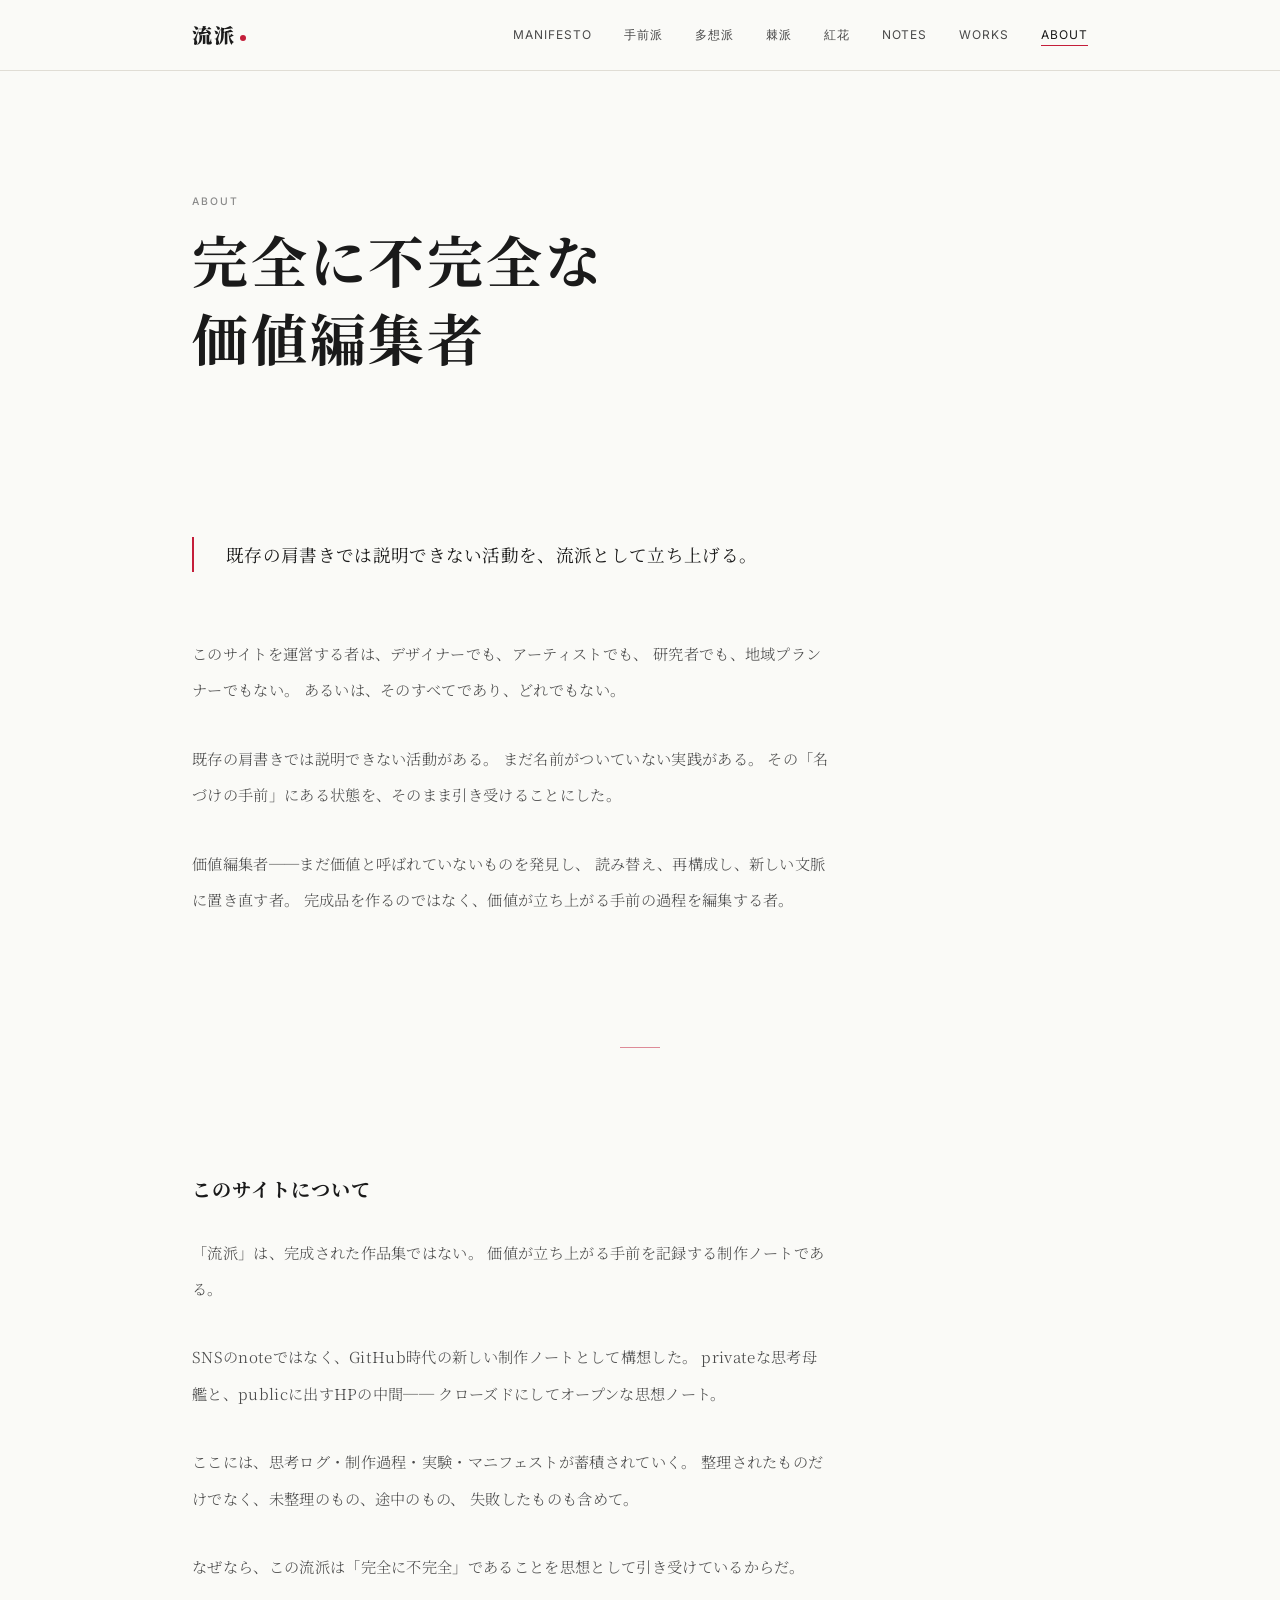
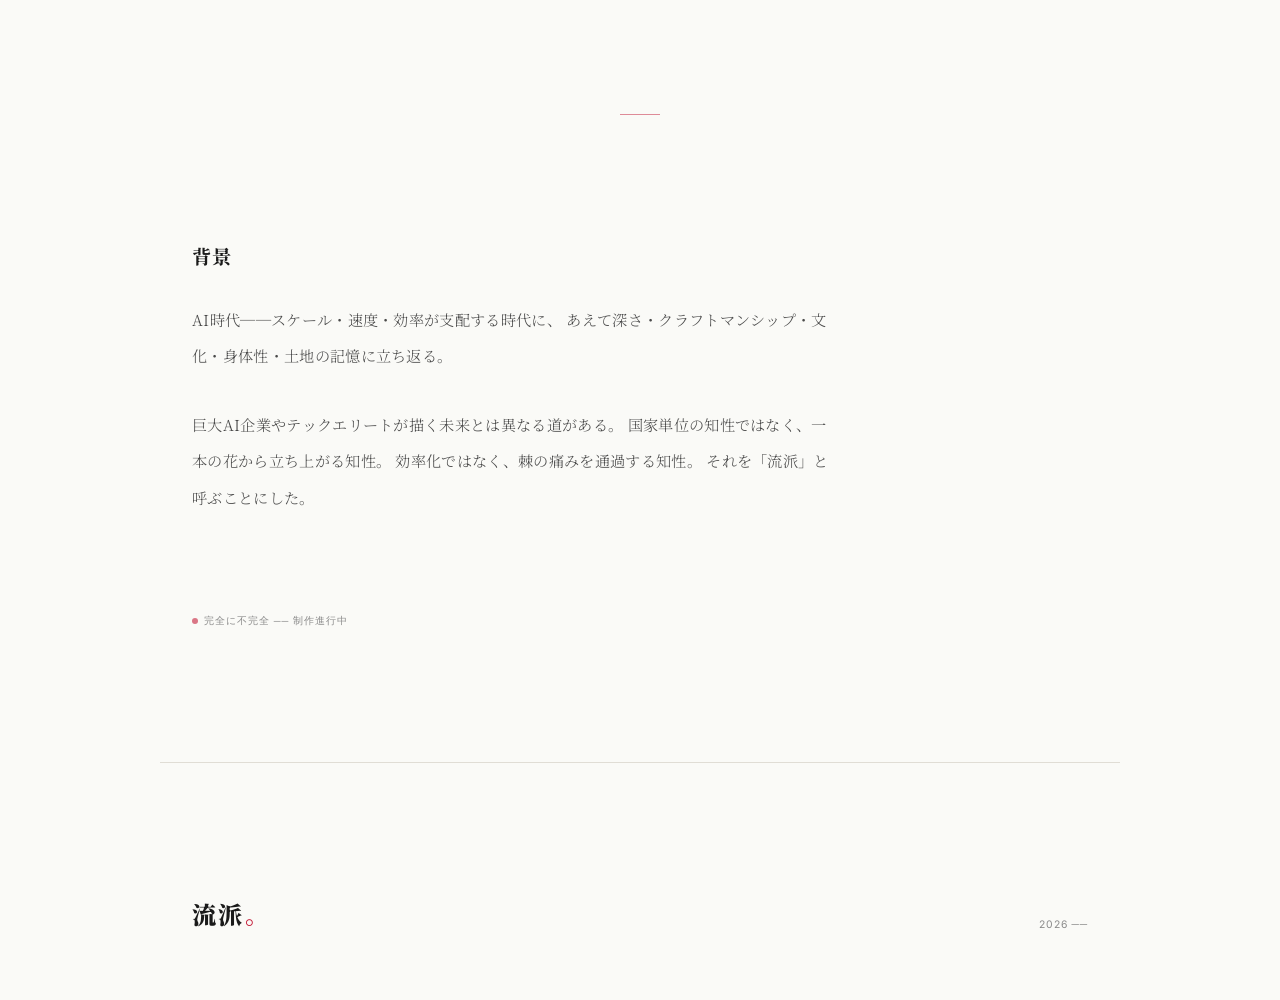
==== pages/about.html @ 97d83e5a "流派サイト初期プロトタイプ──制作ノートとしてのWeb 手前派・多想派・棘派の三流派と紅花を最初の実践素材とした、 AI時代における深さ・手仕事・身体性の制作ノート型Webサイト。  ページ構成: T" ====
<!DOCTYPE html>
<html lang="ja">
<head>
  <meta charset="UTF-8">
  <meta name="viewport" content="width=device-width, initial-scale=1.0">
  <title>About｜完全に不完全な価値編集者｜流派</title>
  <link rel="stylesheet" href="../css/style.css">
  <style>
    .fade-in { opacity: 0; transform: translateY(20px); transition: opacity 0.8s ease, transform 0.8s ease; }
    .fade-in.visible { opacity: 1; transform: translateY(0); }
  </style>
</head>
<body>
  <nav class="site-nav">
    <div class="nav-inner">
      <a href="../index.html" class="nav-logo">流派<span class="beni-dot"></span></a>
      <button class="nav-toggle" aria-label="メニューを開く" aria-expanded="false">
        <span></span><span></span><span></span>
      </button>
      <ul class="nav-links">
        <li><a href="manifesto.html">Manifesto</a></li>
        <li><a href="temae-ha.html">手前派</a></li>
        <li><a href="taso-ha.html">多想派</a></li>
        <li><a href="toge-ha.html">棘派</a></li>
        <li><a href="benibana.html">紅花</a></li>
        <li><a href="notes.html">Notes</a></li>
        <li><a href="works.html">Works</a></li>
        <li><a href="about.html" class="active">About</a></li>
      </ul>
    </div>
  </nav>

  <header class="page-header">
    <p class="section-label">About</p>
    <h1 class="section-title">完全に不完全な<br>価値編集者</h1>
  </header>

  <div class="page-content">
    <blockquote class="fade-in">
      既存の肩書きでは説明できない活動を、流派として立ち上げる。
    </blockquote>

    <p class="fade-in">
      このサイトを運営する者は、デザイナーでも、アーティストでも、
      研究者でも、地域プランナーでもない。
      あるいは、そのすべてであり、どれでもない。
    </p>

    <p class="fade-in">
      既存の肩書きでは説明できない活動がある。
      まだ名前がついていない実践がある。
      その「名づけの手前」にある状態を、そのまま引き受けることにした。
    </p>

    <p class="fade-in">
      価値編集者──まだ価値と呼ばれていないものを発見し、
      読み替え、再構成し、新しい文脈に置き直す者。
      完成品を作るのではなく、価値が立ち上がる手前の過程を編集する者。
    </p>

    <div class="section-divider"></div>

    <h2 class="section-title fade-in" style="font-size: 1.2rem;">このサイトについて</h2>

    <p class="fade-in">
      「流派」は、完成された作品集ではない。
      価値が立ち上がる手前を記録する制作ノートである。
    </p>

    <p class="fade-in">
      SNSのnoteではなく、GitHub時代の新しい制作ノートとして構想した。
      privateな思考母艦と、publicに出すHPの中間──
      クローズドにしてオープンな思想ノート。
    </p>

    <p class="fade-in">
      ここには、思考ログ・制作過程・実験・マニフェストが蓄積されていく。
      整理されたものだけでなく、未整理のもの、途中のもの、
      失敗したものも含めて。
    </p>

    <p class="fade-in">
      なぜなら、この流派は「完全に不完全」であることを思想として引き受けているからだ。
    </p>

    <div class="section-divider"></div>

    <h2 class="section-title fade-in" style="font-size: 1.2rem;">背景</h2>

    <p class="fade-in">
      AI時代──スケール・速度・効率が支配する時代に、
      あえて深さ・クラフトマンシップ・文化・身体性・土地の記憶に立ち返る。
    </p>

    <p class="fade-in">
      巨大AI企業やテックエリートが描く未来とは異なる道がある。
      国家単位の知性ではなく、一本の花から立ち上がる知性。
      効率化ではなく、棘の痛みを通過する知性。
      それを「流派」と呼ぶことにした。
    </p>

    <div class="status-marker fade-in">完全に不完全 ── 制作進行中</div>
  </div>

  <footer class="site-footer">
    <div class="footer-left">流派<span style="color: var(--color-beni);">。</span></div>
    <div class="footer-right">2026 ──</div>
  </footer>

  <script src="../js/main.js"></script>
</body>
</html>
---- css/style.css ----
@import url('https://fonts.googleapis.com/css2?family=Inter:wght@300;400;500&family=Noto+Serif+JP:wght@300;400;500;700;900&display=swap');

:root {
  --color-bg: #FAFAF7;
  --color-paper: #F5F0E8;
  --color-ink: #1A1A1A;
  --color-ink-light: #4A4A4A;
  --color-ink-faint: #8A8A8A;
  --color-beni: #C41E3A;
  --color-beni-light: #E8D0D5;
  --color-border: #E0DDD5;
  --font-serif: 'Noto Serif JP', 'Georgia', serif;
  --font-sans: 'Inter', 'Helvetica Neue', sans-serif;
  --max-width: 960px;
  --space-xs: 0.5rem;
  --space-sm: 1rem;
  --space-md: 2rem;
  --space-lg: 4rem;
  --space-xl: 8rem;
  --space-2xl: 12rem;
}

*, *::before, *::after {
  margin: 0;
  padding: 0;
  box-sizing: border-box;
}

html {
  font-size: 16px;
  scroll-behavior: smooth;
}

body {
  font-family: var(--font-serif);
  background-color: var(--color-bg);
  color: var(--color-ink);
  line-height: 1.9;
  letter-spacing: 0.02em;
  -webkit-font-smoothing: antialiased;
}

a {
  color: var(--color-ink);
  text-decoration: none;
  transition: color 0.3s ease;
}

a:hover {
  color: var(--color-beni);
}

/* ─── Navigation ─── */

.site-nav {
  position: fixed;
  top: 0;
  left: 0;
  right: 0;
  z-index: 100;
  background: rgba(250, 250, 247, 0.92);
  backdrop-filter: blur(12px);
  border-bottom: 1px solid var(--color-border);
}

.nav-inner {
  max-width: var(--max-width);
  margin: 0 auto;
  padding: var(--space-sm) var(--space-md);
  display: flex;
  justify-content: space-between;
  align-items: center;
}

.nav-logo {
  font-family: var(--font-serif);
  font-weight: 900;
  font-size: 1.25rem;
  letter-spacing: 0.1em;
  color: var(--color-ink);
}

.nav-logo .beni-dot {
  display: inline-block;
  width: 6px;
  height: 6px;
  background: var(--color-beni);
  border-radius: 50%;
  margin-left: 4px;
  vertical-align: middle;
}

.nav-links {
  display: flex;
  gap: var(--space-md);
  list-style: none;
  font-family: var(--font-sans);
  font-size: 0.75rem;
  font-weight: 400;
  letter-spacing: 0.08em;
  text-transform: uppercase;
}

.nav-links a {
  color: var(--color-ink-light);
  position: relative;
}

.nav-links a::after {
  content: '';
  position: absolute;
  bottom: -4px;
  left: 0;
  width: 0;
  height: 1px;
  background: var(--color-beni);
  transition: width 0.3s ease;
}

.nav-links a:hover::after,
.nav-links a.active::after {
  width: 100%;
}

.nav-links a:hover,
.nav-links a.active {
  color: var(--color-ink);
}

.nav-toggle {
  display: none;
  background: none;
  border: none;
  cursor: pointer;
  padding: var(--space-xs);
}

.nav-toggle span {
  display: block;
  width: 20px;
  height: 1px;
  background: var(--color-ink);
  margin: 5px 0;
  transition: all 0.3s ease;
}

/* ─── Hero ─── */

.hero {
  min-height: 100vh;
  display: flex;
  flex-direction: column;
  justify-content: center;
  align-items: center;
  text-align: center;
  padding: var(--space-xl) var(--space-md);
  position: relative;
}

.hero::before {
  content: '';
  position: absolute;
  top: 50%;
  left: 50%;
  transform: translate(-50%, -50%);
  width: 1px;
  height: 40%;
  background: linear-gradient(
    to bottom,
    transparent,
    var(--color-beni-light),
    var(--color-beni),
    var(--color-beni-light),
    transparent
  );
  opacity: 0.3;
}

.hero-title {
  font-size: clamp(4rem, 12vw, 9rem);
  font-weight: 900;
  letter-spacing: 0.15em;
  line-height: 1.1;
  position: relative;
  z-index: 1;
}

.hero-title .char-ryu {
  display: inline-block;
}

.hero-title .char-ha {
  display: inline-block;
  color: var(--color-beni);
}

.hero-copy {
  margin-top: var(--space-lg);
  font-size: clamp(1rem, 2.5vw, 1.35rem);
  font-weight: 300;
  letter-spacing: 0.08em;
  line-height: 2;
  position: relative;
  z-index: 1;
}

.hero-subcopy {
  margin-top: var(--space-sm);
  font-size: clamp(0.8rem, 1.5vw, 0.95rem);
  font-weight: 300;
  color: var(--color-ink-light);
  letter-spacing: 0.05em;
  position: relative;
  z-index: 1;
}

.hero-scroll {
  position: absolute;
  bottom: var(--space-lg);
  font-family: var(--font-sans);
  font-size: 0.65rem;
  letter-spacing: 0.15em;
  text-transform: uppercase;
  color: var(--color-ink-faint);
  writing-mode: vertical-rl;
}

.hero-scroll::after {
  content: '';
  display: block;
  width: 1px;
  height: 40px;
  background: var(--color-ink-faint);
  margin: var(--space-sm) auto 0;
  animation: scrollLine 2s ease-in-out infinite;
}

@keyframes scrollLine {
  0%, 100% { opacity: 0.3; transform: scaleY(0.5); }
  50% { opacity: 1; transform: scaleY(1); }
}

/* ─── Section Common ─── */

.section {
  max-width: var(--max-width);
  margin: 0 auto;
  padding: var(--space-xl) var(--space-md);
}

.section-label {
  font-family: var(--font-sans);
  font-size: 0.65rem;
  font-weight: 500;
  letter-spacing: 0.2em;
  text-transform: uppercase;
  color: var(--color-ink-faint);
  margin-bottom: var(--space-xs);
}

.section-title {
  font-size: clamp(1.5rem, 4vw, 2.5rem);
  font-weight: 700;
  letter-spacing: 0.05em;
  line-height: 1.4;
  margin-bottom: var(--space-md);
}

.section-body {
  font-size: 0.95rem;
  font-weight: 300;
  line-height: 2.2;
  color: var(--color-ink-light);
  max-width: 640px;
}

.section-divider {
  width: 40px;
  height: 1px;
  background: var(--color-beni);
  margin: var(--space-xl) auto;
  opacity: 0.5;
}

/* ─── Ryuha Cards ─── */

.ryuha-grid {
  display: grid;
  grid-template-columns: 1fr;
  gap: var(--space-lg);
  margin-top: var(--space-lg);
}

.ryuha-card {
  border: 1px solid var(--color-border);
  padding: var(--space-lg);
  position: relative;
  background: var(--color-bg);
  transition: border-color 0.4s ease;
}

.ryuha-card:hover {
  border-color: var(--color-beni);
}

.ryuha-card::before {
  content: attr(data-number);
  position: absolute;
  top: var(--space-md);
  right: var(--space-md);
  font-family: var(--font-sans);
  font-size: 0.6rem;
  letter-spacing: 0.15em;
  color: var(--color-ink-faint);
}

.ryuha-card-title {
  font-size: clamp(1.8rem, 4vw, 2.8rem);
  font-weight: 900;
  letter-spacing: 0.1em;
  margin-bottom: var(--space-xs);
}

.ryuha-card-title .beni {
  color: var(--color-beni);
}

.ryuha-card-subtitle {
  font-family: var(--font-sans);
  font-size: 0.7rem;
  letter-spacing: 0.15em;
  text-transform: uppercase;
  color: var(--color-ink-faint);
  margin-bottom: var(--space-md);
}

.ryuha-card-body {
  font-size: 0.9rem;
  font-weight: 300;
  line-height: 2.2;
  color: var(--color-ink-light);
  margin-bottom: var(--space-md);
}

.ryuha-card-keywords {
  display: flex;
  flex-wrap: wrap;
  gap: var(--space-xs);
}

.keyword {
  font-family: var(--font-sans);
  font-size: 0.65rem;
  letter-spacing: 0.05em;
  padding: 4px 12px;
  border: 1px solid var(--color-border);
  color: var(--color-ink-faint);
}

.ryuha-card-link {
  display: inline-block;
  margin-top: var(--space-md);
  font-family: var(--font-sans);
  font-size: 0.7rem;
  letter-spacing: 0.1em;
  text-transform: uppercase;
  color: var(--color-beni);
  border-bottom: 1px solid var(--color-beni);
  padding-bottom: 2px;
}

/* ─── Benibana Section ─── */

.benibana-section {
  background: var(--color-paper);
  padding: var(--space-xl) 0;
  margin: var(--space-xl) 0;
}

.benibana-inner {
  max-width: var(--max-width);
  margin: 0 auto;
  padding: 0 var(--space-md);
}

.benibana-accent {
  width: 3px;
  height: 60px;
  background: var(--color-beni);
  margin-bottom: var(--space-md);
}

.benibana-text {
  font-size: 0.95rem;
  font-weight: 300;
  line-height: 2.4;
  color: var(--color-ink-light);
  max-width: 640px;
}

.benibana-text em {
  font-style: normal;
  color: var(--color-beni);
  font-weight: 400;
}

/* ─── Notes / Works Grid ─── */

.notes-grid {
  display: grid;
  grid-template-columns: repeat(auto-fill, minmax(280px, 1fr));
  gap: var(--space-md);
  margin-top: var(--space-lg);
}

.note-card {
  border-bottom: 1px solid var(--color-border);
  padding-bottom: var(--space-md);
}

.note-card-date {
  font-family: var(--font-sans);
  font-size: 0.65rem;
  letter-spacing: 0.1em;
  color: var(--color-ink-faint);
  margin-bottom: var(--space-xs);
}

.note-card-title {
  font-size: 1.05rem;
  font-weight: 500;
  margin-bottom: var(--space-xs);
  line-height: 1.6;
}

.note-card-excerpt {
  font-size: 0.85rem;
  font-weight: 300;
  color: var(--color-ink-light);
  line-height: 1.8;
}

.note-card-tag {
  display: inline-block;
  margin-top: var(--space-xs);
  font-family: var(--font-sans);
  font-size: 0.6rem;
  letter-spacing: 0.08em;
  color: var(--color-beni);
  border: 1px solid var(--color-beni-light);
  padding: 2px 8px;
}

/* ─── Footer ─── */

.site-footer {
  max-width: var(--max-width);
  margin: 0 auto;
  padding: var(--space-xl) var(--space-md) var(--space-lg);
  border-top: 1px solid var(--color-border);
  display: flex;
  justify-content: space-between;
  align-items: flex-end;
  flex-wrap: wrap;
  gap: var(--space-md);
}

.footer-left {
  font-family: var(--font-serif);
  font-weight: 900;
  font-size: 1.5rem;
  letter-spacing: 0.1em;
}

.footer-right {
  font-family: var(--font-sans);
  font-size: 0.65rem;
  letter-spacing: 0.08em;
  color: var(--color-ink-faint);
  text-align: right;
  line-height: 2;
}

/* ─── Page Header (for sub pages) ─── */

.page-header {
  padding: var(--space-2xl) var(--space-md) var(--space-lg);
  max-width: var(--max-width);
  margin: 0 auto;
}

.page-header .section-title {
  font-size: clamp(2rem, 5vw, 3.5rem);
}

.page-content {
  max-width: var(--max-width);
  margin: 0 auto;
  padding: 0 var(--space-md) var(--space-xl);
}

.page-content p {
  font-size: 0.95rem;
  font-weight: 300;
  line-height: 2.4;
  color: var(--color-ink-light);
  max-width: 640px;
  margin-bottom: var(--space-md);
}

.page-content blockquote {
  border-left: 2px solid var(--color-beni);
  padding-left: var(--space-md);
  margin: var(--space-lg) 0;
  font-size: 1.1rem;
  font-weight: 400;
  line-height: 2;
  color: var(--color-ink);
}

/* ─── Manifesto ─── */

.manifesto-list {
  list-style: none;
  counter-reset: manifesto;
  margin: var(--space-lg) 0;
  max-width: 640px;
}

.manifesto-list li {
  counter-increment: manifesto;
  padding: var(--space-md) 0;
  border-bottom: 1px solid var(--color-border);
  font-size: 0.95rem;
  font-weight: 300;
  line-height: 2;
  color: var(--color-ink-light);
  position: relative;
  padding-left: 3rem;
}

.manifesto-list li::before {
  content: counter(manifesto, decimal-leading-zero);
  position: absolute;
  left: 0;
  top: var(--space-md);
  font-family: var(--font-sans);
  font-size: 0.7rem;
  letter-spacing: 0.1em;
  color: var(--color-beni);
}

/* ─── Status Marker ─── */

.status-marker {
  display: inline-flex;
  align-items: center;
  gap: 6px;
  font-family: var(--font-sans);
  font-size: 0.6rem;
  letter-spacing: 0.1em;
  text-transform: uppercase;
  color: var(--color-ink-faint);
  margin-top: var(--space-lg);
}

.status-marker::before {
  content: '';
  width: 6px;
  height: 6px;
  border-radius: 50%;
  background: var(--color-beni);
  opacity: 0.6;
  animation: pulse 2s ease-in-out infinite;
}

@keyframes pulse {
  0%, 100% { opacity: 0.3; }
  50% { opacity: 1; }
}

/* ─── Responsive ─── */

@media (max-width: 768px) {
  .nav-links {
    display: none;
    position: absolute;
    top: 100%;
    left: 0;
    right: 0;
    background: rgba(250, 250, 247, 0.98);
    flex-direction: column;
    padding: var(--space-md);
    border-bottom: 1px solid var(--color-border);
  }

  .nav-links.open {
    display: flex;
  }

  .nav-toggle {
    display: block;
  }

  .hero-title {
    font-size: clamp(3rem, 15vw, 5rem);
  }

  .ryuha-card {
    padding: var(--space-md);
  }

  .site-footer {
    flex-direction: column;
    align-items: flex-start;
  }

  .footer-right {
    text-align: left;
  }
}
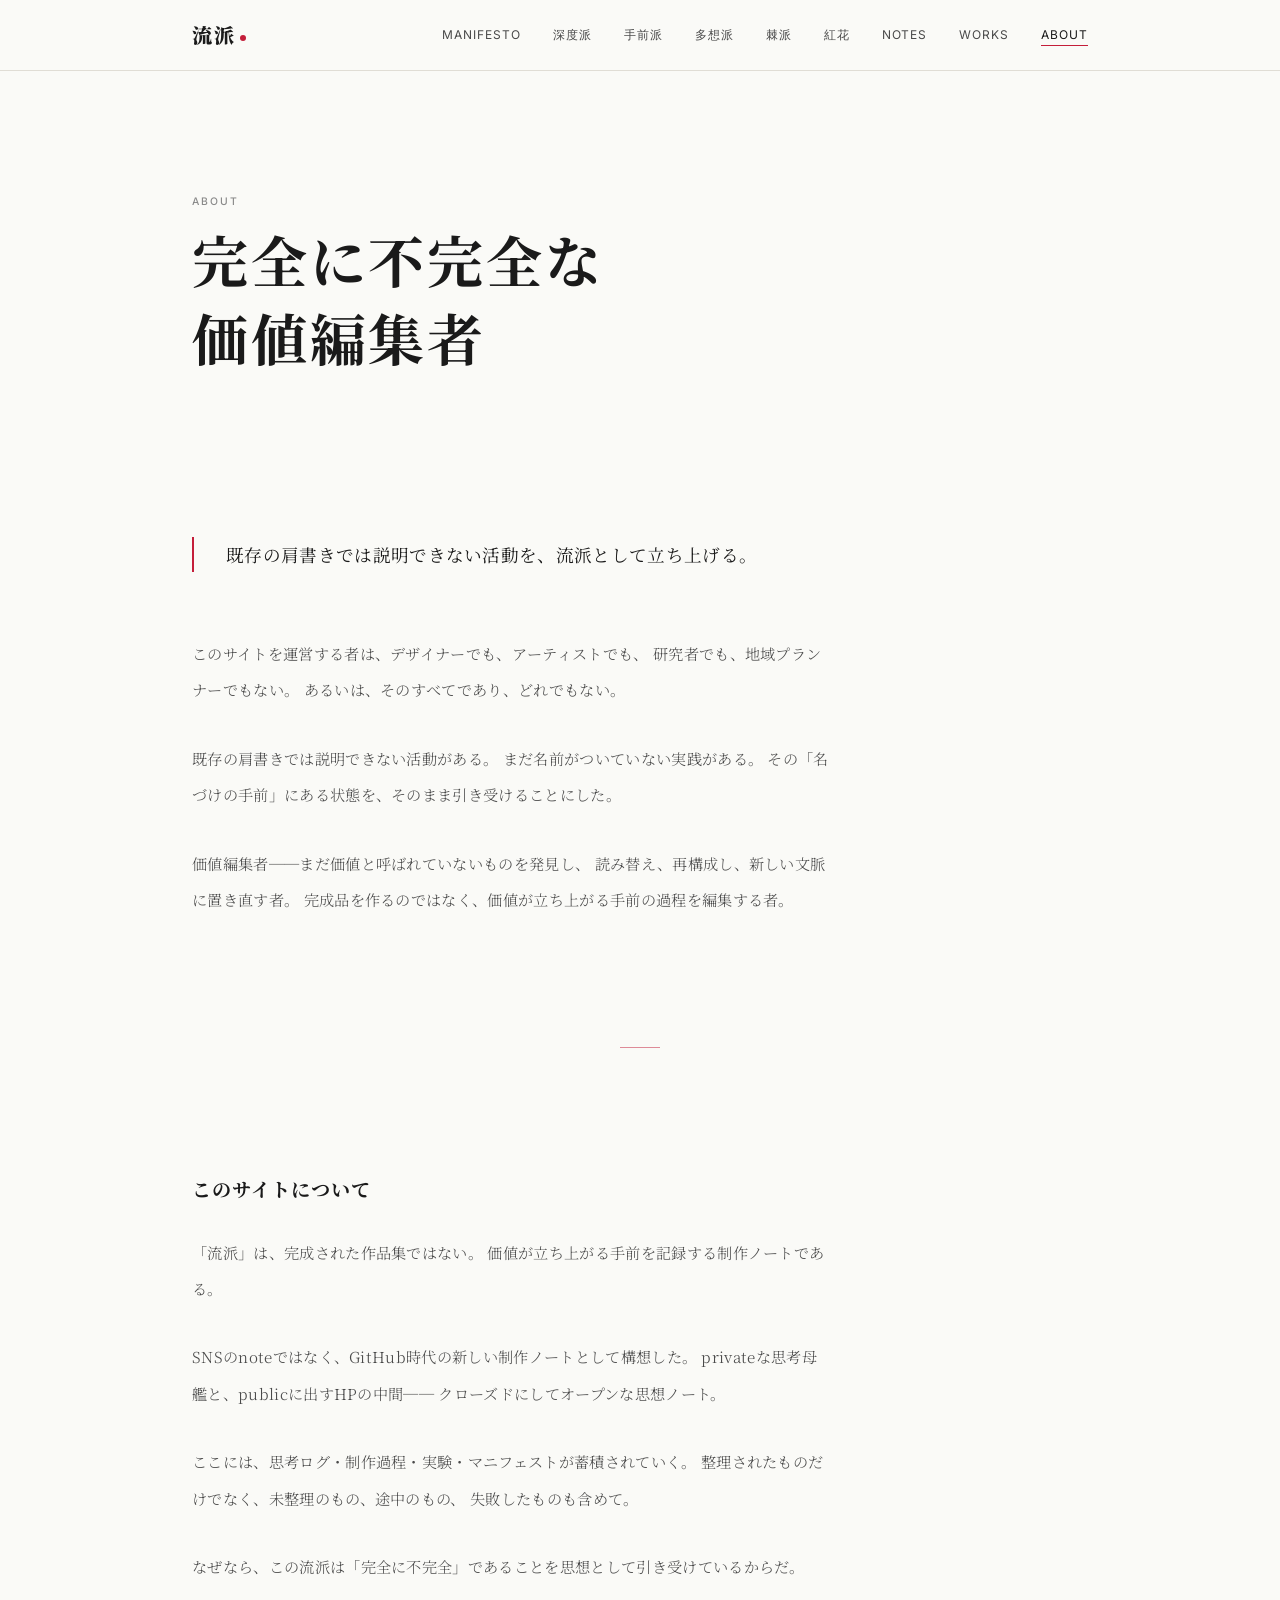
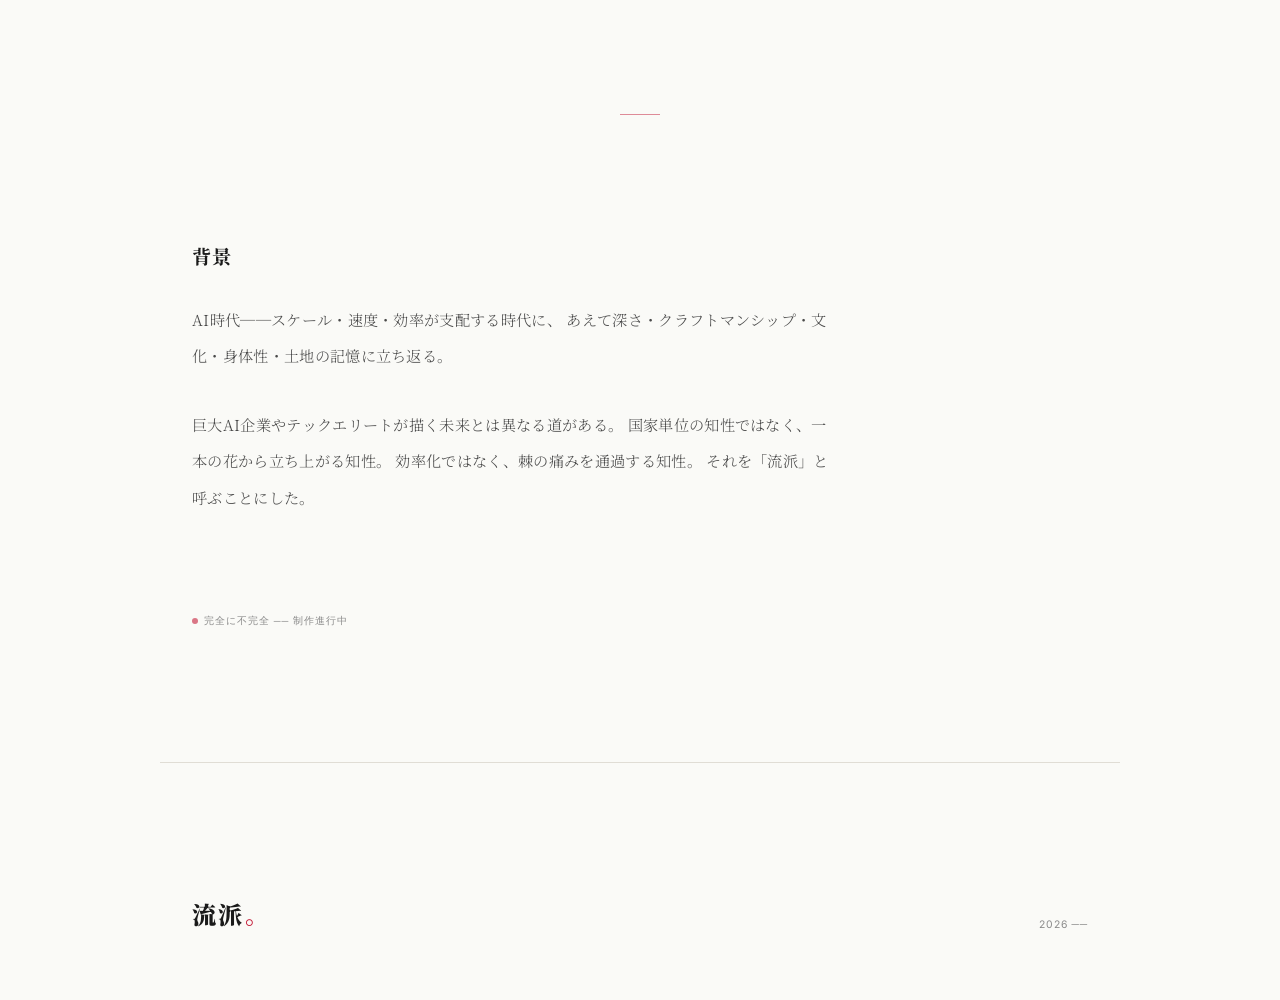
==== commit 383717a4: "深度派を流派の根本思想として追加 速度ではなく深度へ──手前派・多想派・棘派すべてを貫く根の思想。 トップページに深度派セクション、個別ページ、Manifestoへの反映、 全ページのナビゲーション更" ====
--- a/pages/about.html
+++ b/pages/about.html
@@ -19,6 +19,7 @@
       </button>
       <ul class="nav-links">
         <li><a href="manifesto.html">Manifesto</a></li>
+        <li><a href="shindo-ha.html">深度派</a></li>
         <li><a href="temae-ha.html">手前派</a></li>
         <li><a href="taso-ha.html">多想派</a></li>
         <li><a href="toge-ha.html">棘派</a></li>
--- a/css/style.css
+++ b/css/style.css
@@ -369,6 +369,131 @@
   padding-bottom: 2px;
 }
 
+/* ─── Shindo (Root Philosophy) ─── */
+
+.shindo-section {
+  border-top: 1px solid var(--color-border);
+  border-bottom: 1px solid var(--color-border);
+  padding: var(--space-xl) 0;
+  margin: var(--space-xl) 0;
+  position: relative;
+}
+
+.shindo-section::before {
+  content: '';
+  position: absolute;
+  top: 0;
+  left: 50%;
+  transform: translateX(-50%);
+  width: 1px;
+  height: 100%;
+  background: linear-gradient(
+    to bottom,
+    var(--color-beni),
+    rgba(196, 30, 58, 0.05),
+    rgba(196, 30, 58, 0.05),
+    var(--color-beni)
+  );
+  opacity: 0.2;
+}
+
+.shindo-inner {
+  max-width: var(--max-width);
+  margin: 0 auto;
+  padding: 0 var(--space-md);
+  position: relative;
+  z-index: 1;
+}
+
+.shindo-title {
+  font-size: clamp(2.5rem, 6vw, 4rem);
+  font-weight: 900;
+  letter-spacing: 0.12em;
+  text-align: center;
+  margin-bottom: var(--space-xs);
+}
+
+.shindo-title .beni {
+  color: var(--color-beni);
+}
+
+.shindo-subtitle {
+  font-family: var(--font-sans);
+  font-size: 0.7rem;
+  letter-spacing: 0.2em;
+  text-transform: uppercase;
+  text-align: center;
+  color: var(--color-ink-faint);
+  margin-bottom: var(--space-md);
+}
+
+.shindo-copy {
+  text-align: center;
+  font-size: clamp(1rem, 2vw, 1.2rem);
+  font-weight: 400;
+  letter-spacing: 0.08em;
+  line-height: 2.2;
+  margin-bottom: var(--space-xl);
+  color: var(--color-ink);
+}
+
+.shindo-copy strong {
+  color: var(--color-beni);
+  font-weight: 500;
+}
+
+.shindo-body {
+  max-width: 640px;
+  margin: 0 auto;
+}
+
+.shindo-body p {
+  font-size: 0.9rem;
+  font-weight: 300;
+  line-height: 2.4;
+  color: var(--color-ink-light);
+  margin-bottom: var(--space-lg);
+}
+
+.shindo-body p strong {
+  font-weight: 500;
+  color: var(--color-ink);
+}
+
+.shindo-relation {
+  max-width: 640px;
+  margin: var(--space-xl) auto 0;
+  padding-top: var(--space-lg);
+  border-top: 1px solid var(--color-border);
+}
+
+.shindo-relation-label {
+  font-family: var(--font-sans);
+  font-size: 0.6rem;
+  letter-spacing: 0.2em;
+  text-transform: uppercase;
+  color: var(--color-ink-faint);
+  margin-bottom: var(--space-md);
+}
+
+.shindo-relation-item {
+  padding: var(--space-sm) 0;
+  border-bottom: 1px solid var(--color-border);
+  display: grid;
+  grid-template-columns: 100px 1fr;
+  gap: var(--space-md);
+  font-size: 0.85rem;
+  line-height: 1.8;
+  color: var(--color-ink-light);
+  font-weight: 300;
+}
+
+.shindo-relation-item span:first-child {
+  font-weight: 500;
+  color: var(--color-ink);
+  letter-spacing: 0.05em;
+}
+
 /* ─── Benibana Section ─── */
 
 .benibana-section {
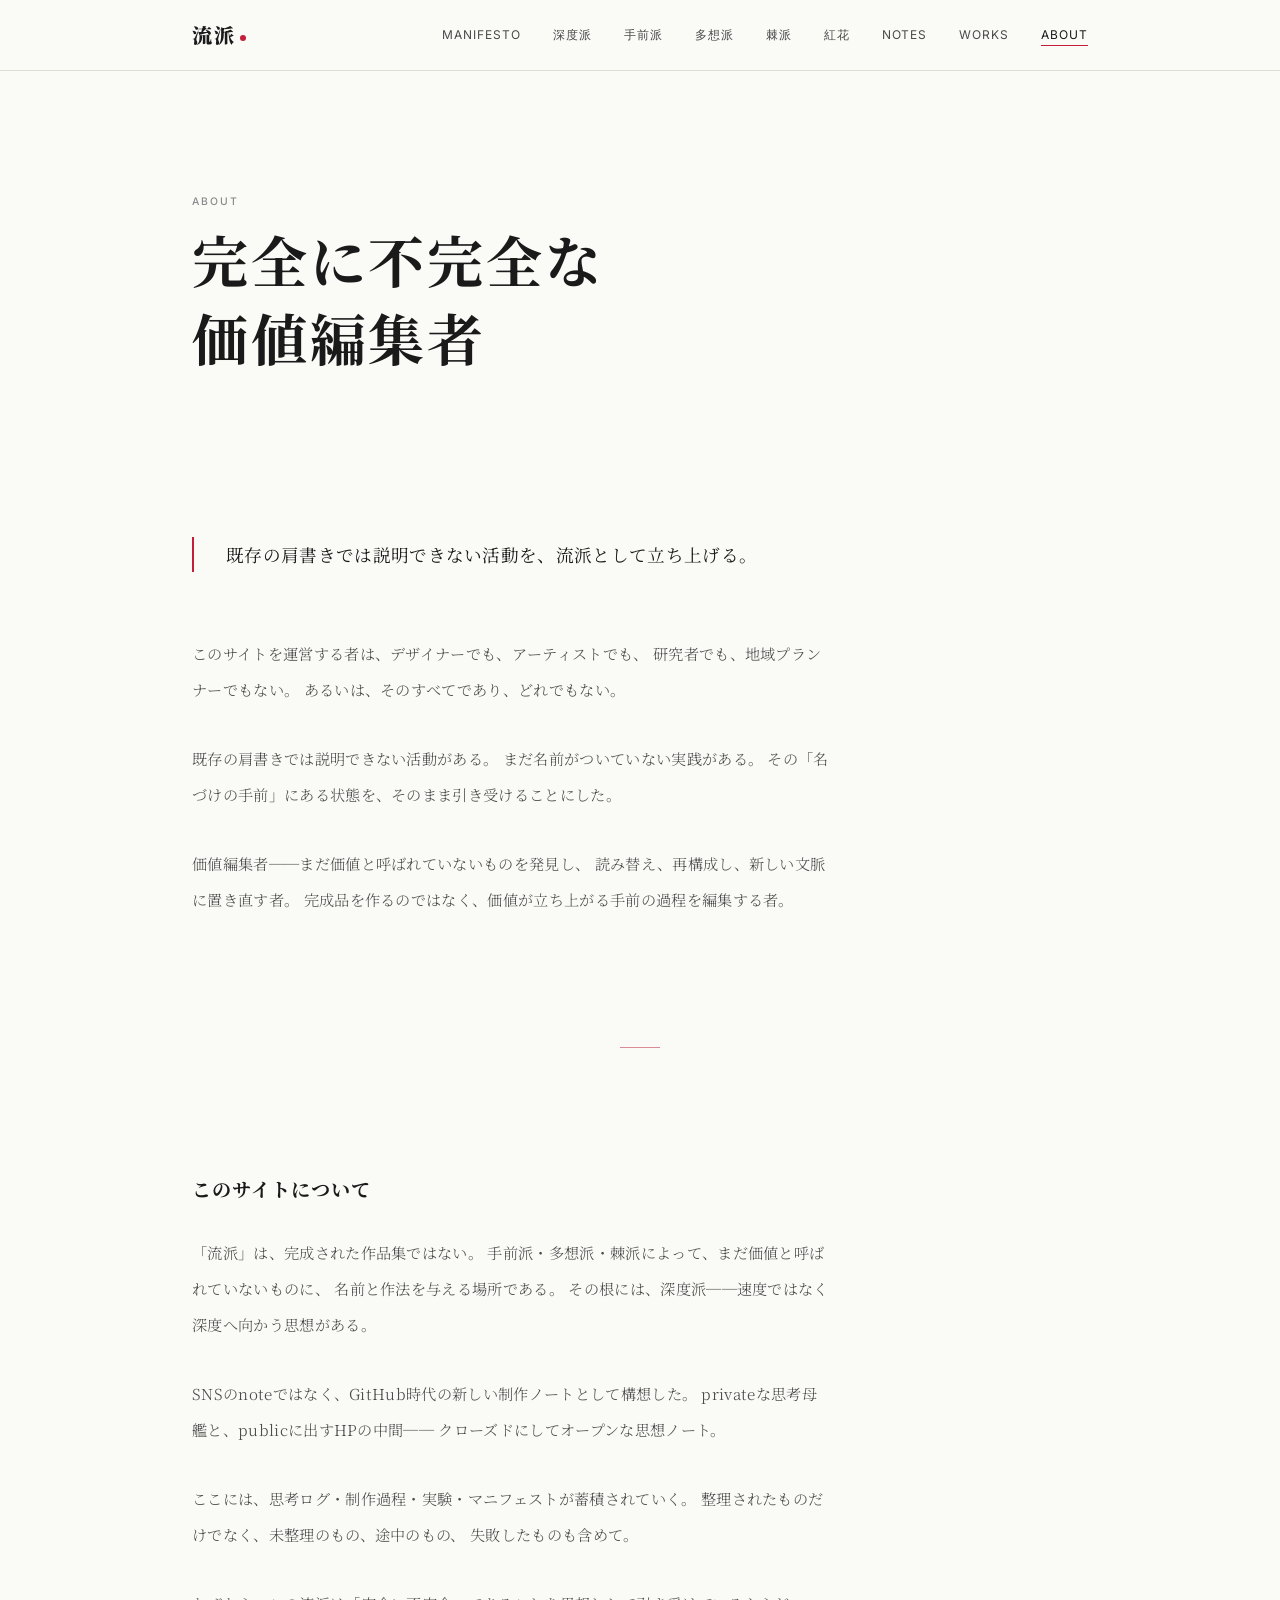
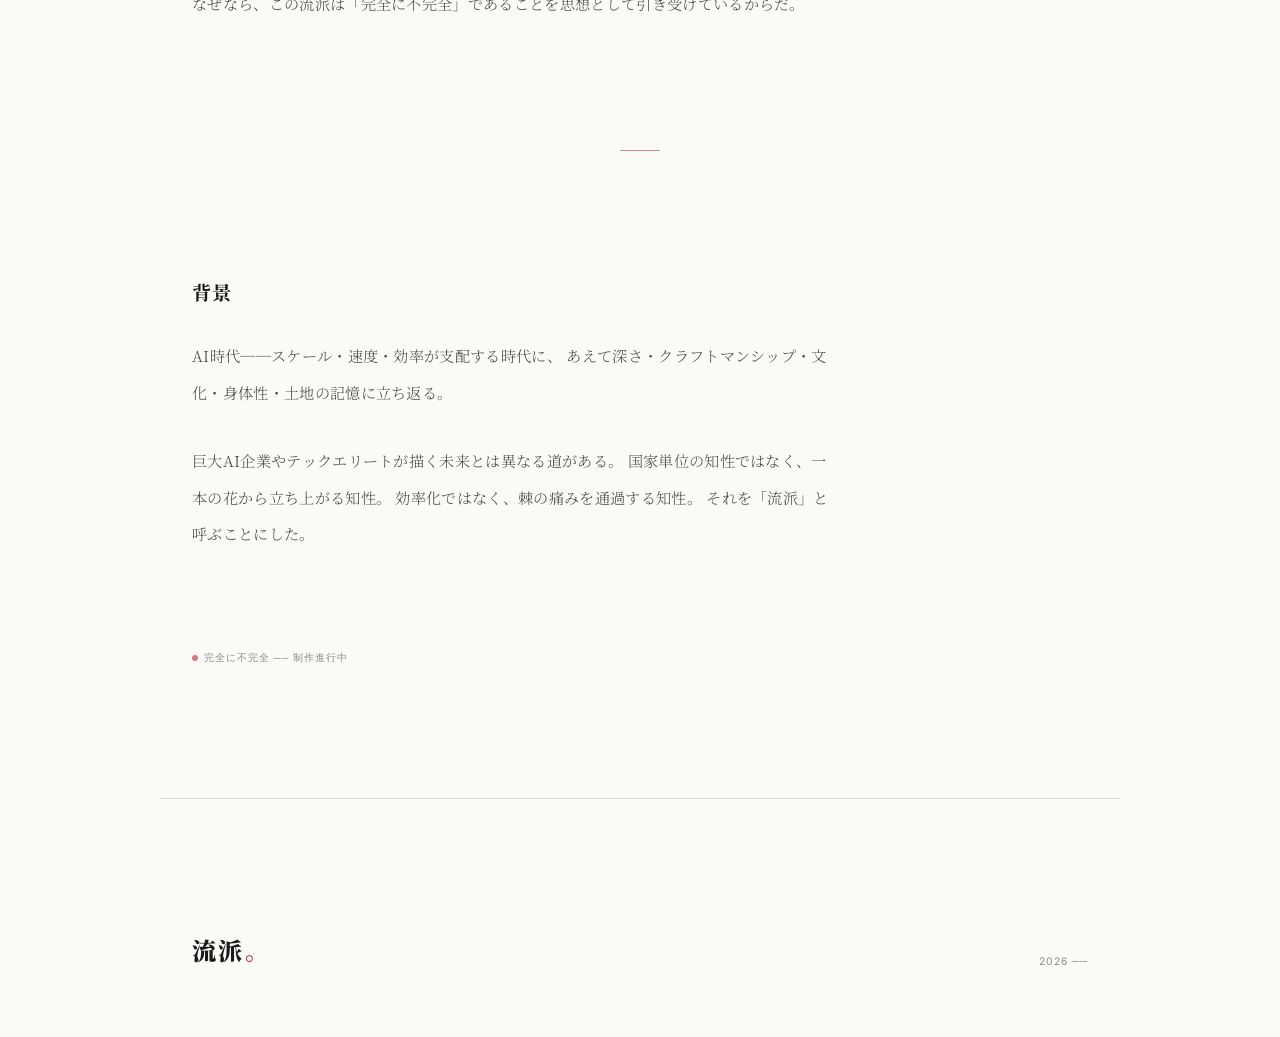
==== commit 819287d4: "深度派を根の思想に、三派を作法に階層化。名づけの反転ノート追加 - イントロ・About: 「三つの作法で価値に名前を与える場所」に書き換え - 深度派・三流派セクション: 「三つの流派」→「三つの作" ====
--- a/pages/about.html
+++ b/pages/about.html
@@ -65,7 +65,9 @@
 
     <p class="fade-in">
       「流派」は、完成された作品集ではない。
-      価値が立ち上がる手前を記録する制作ノートである。
+      手前派・多想派・棘派によって、まだ価値と呼ばれていないものに、
+      名前と作法を与える場所である。
+      その根には、深度派──速度ではなく深度へ向かう思想がある。
     </p>
 
     <p class="fade-in">
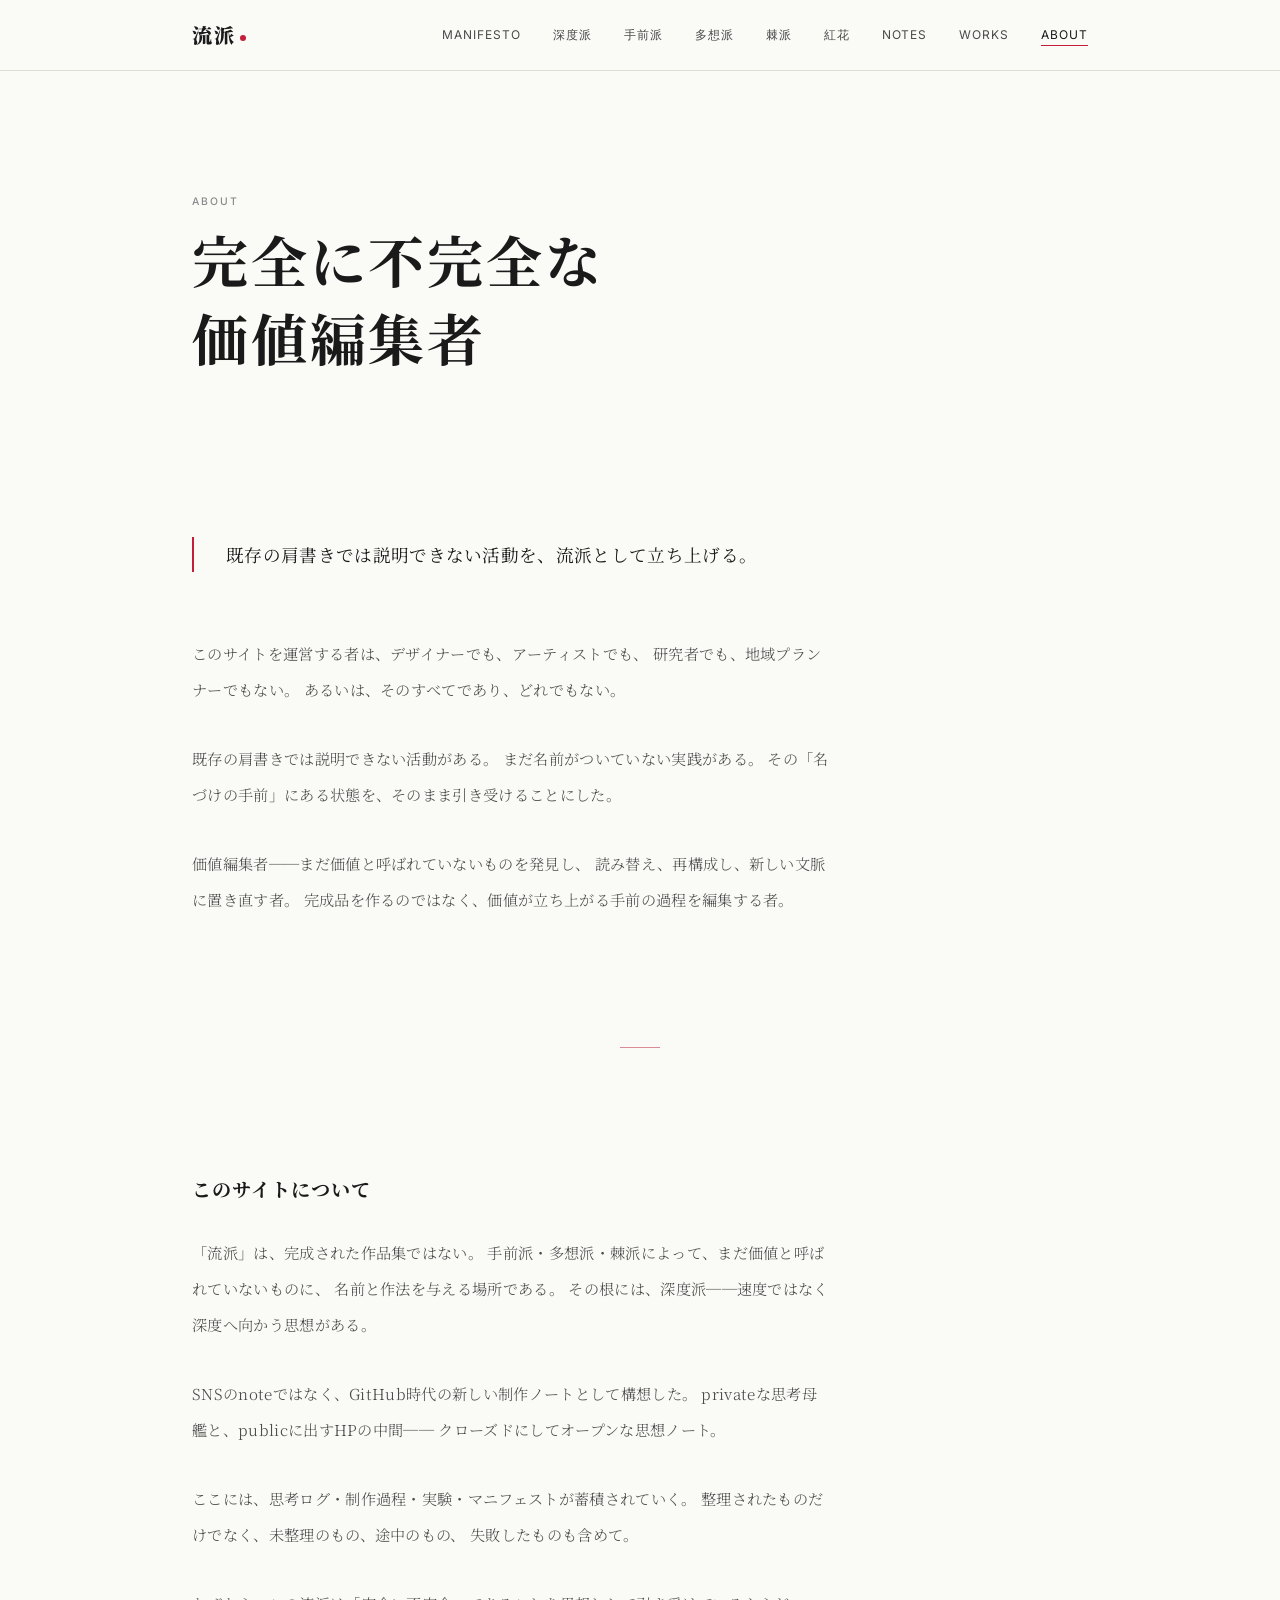
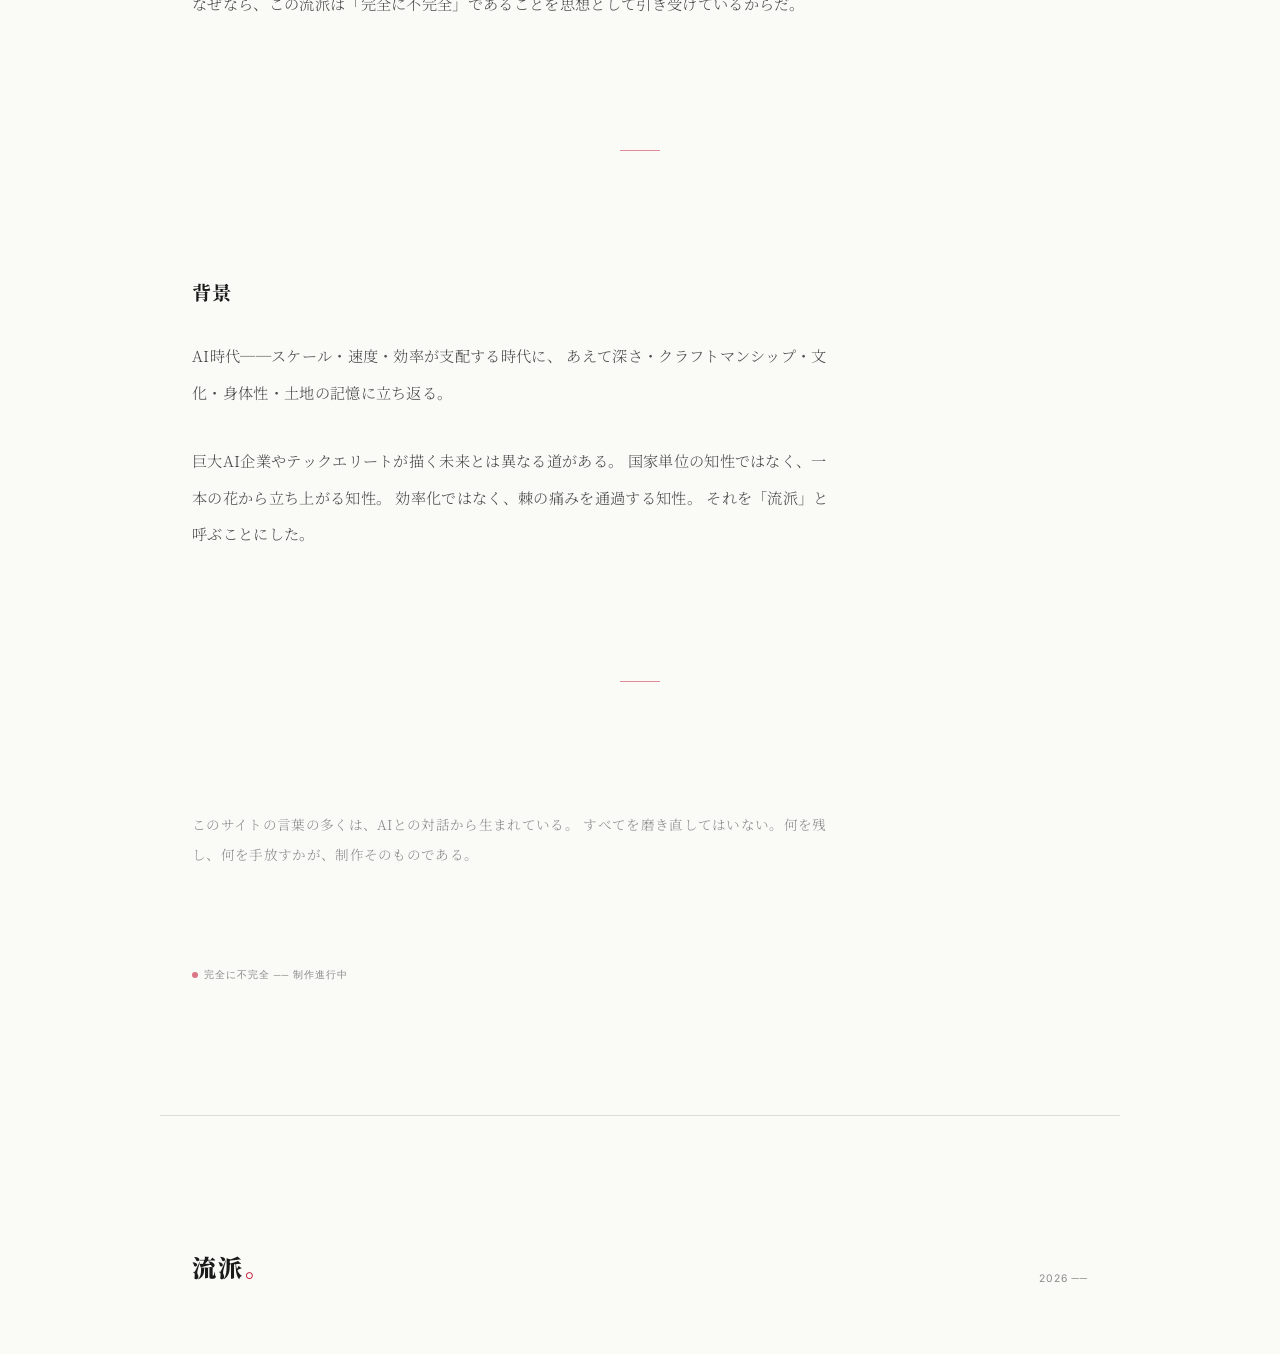
==== commit 61e3cdbb: "トップのイントロを身体的な言葉に、AboutにAI生成への態度を追記 - トップ: 定義文の連続を避け、「手ざわり」「触れる」「考えながら作り」に - About末尾: AI生成の原生性を制作態度とし" ====
--- a/pages/about.html
+++ b/pages/about.html
@@ -102,6 +102,13 @@
       それを「流派」と呼ぶことにした。
     </p>
 
+    <div class="section-divider"></div>
+
+    <p class="fade-in" style="font-size: 0.85rem; color: var(--color-ink-faint); max-width: 640px; line-height: 2.2;">
+      このサイトの言葉の多くは、AIとの対話から生まれている。
+      すべてを磨き直してはいない。何を残し、何を手放すかが、制作そのものである。
+    </p>
+
     <div class="status-marker fade-in">完全に不完全 ── 制作進行中</div>
   </div>
 
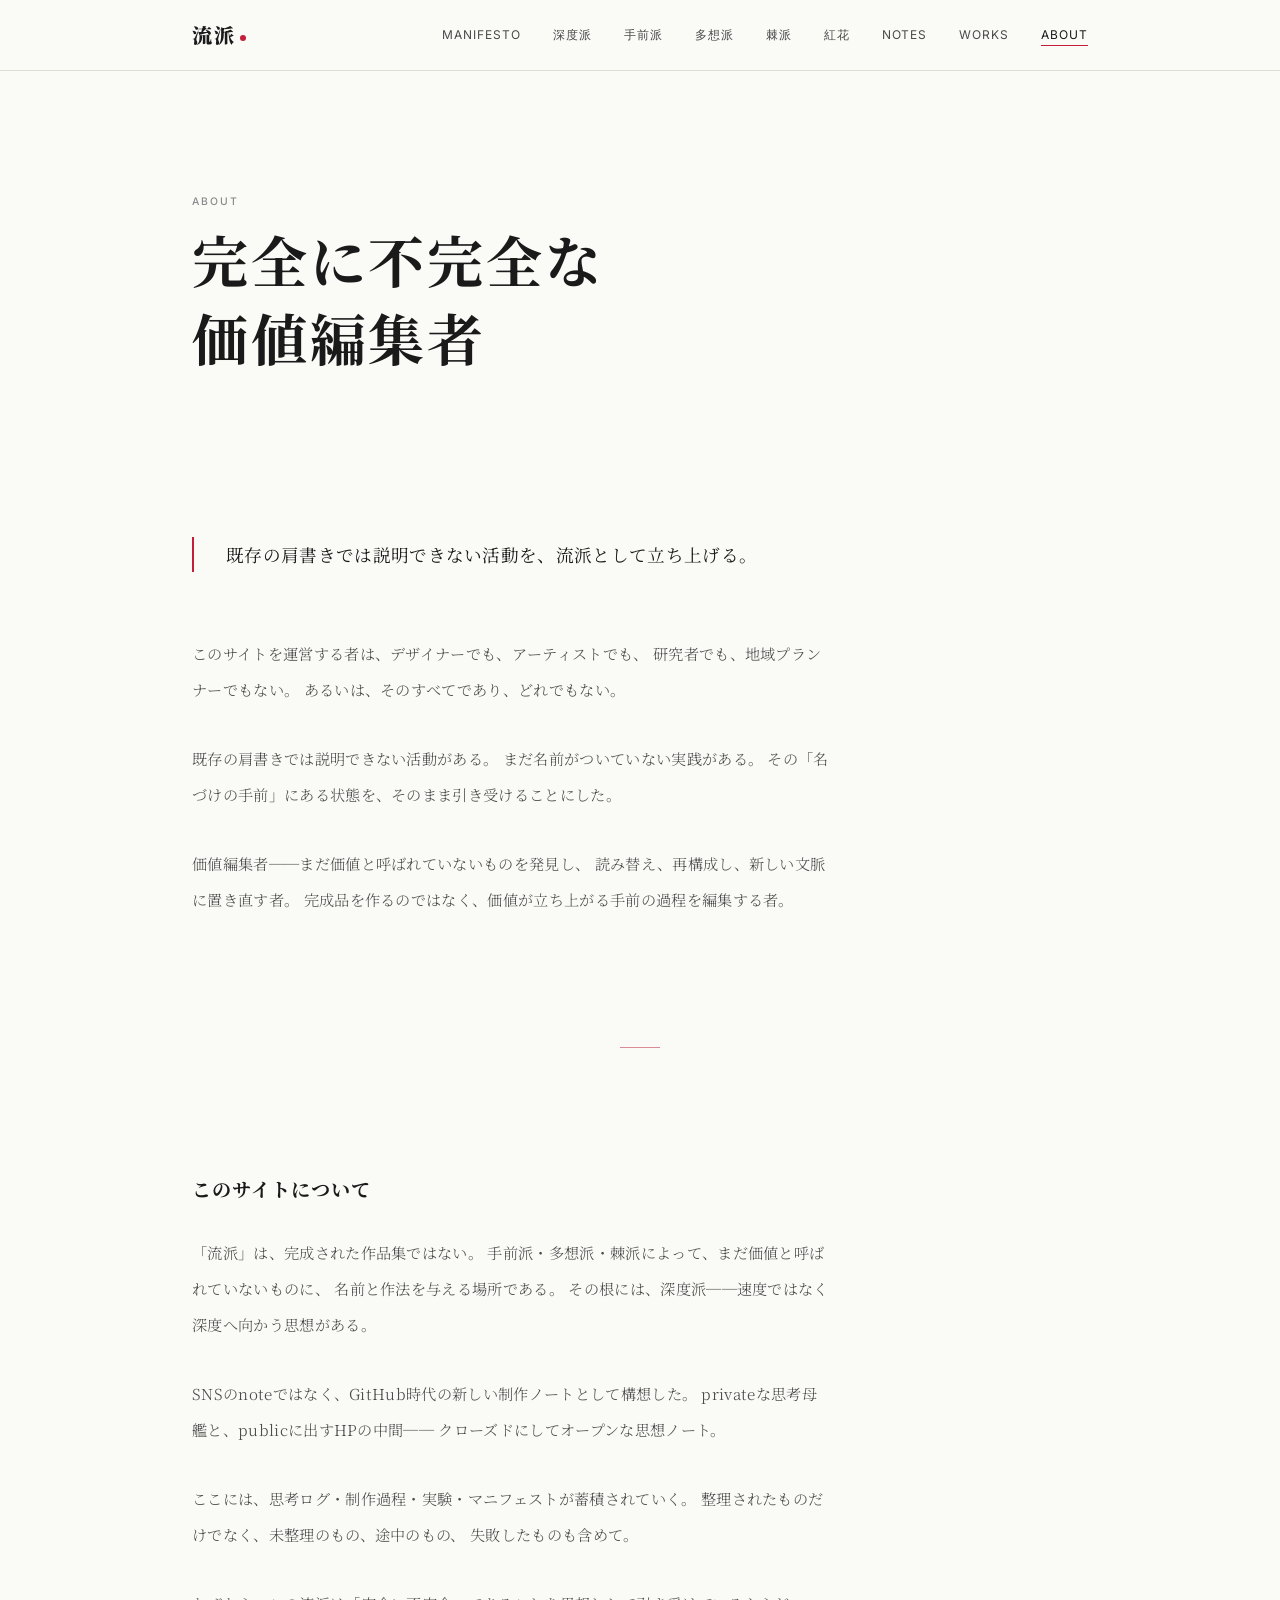
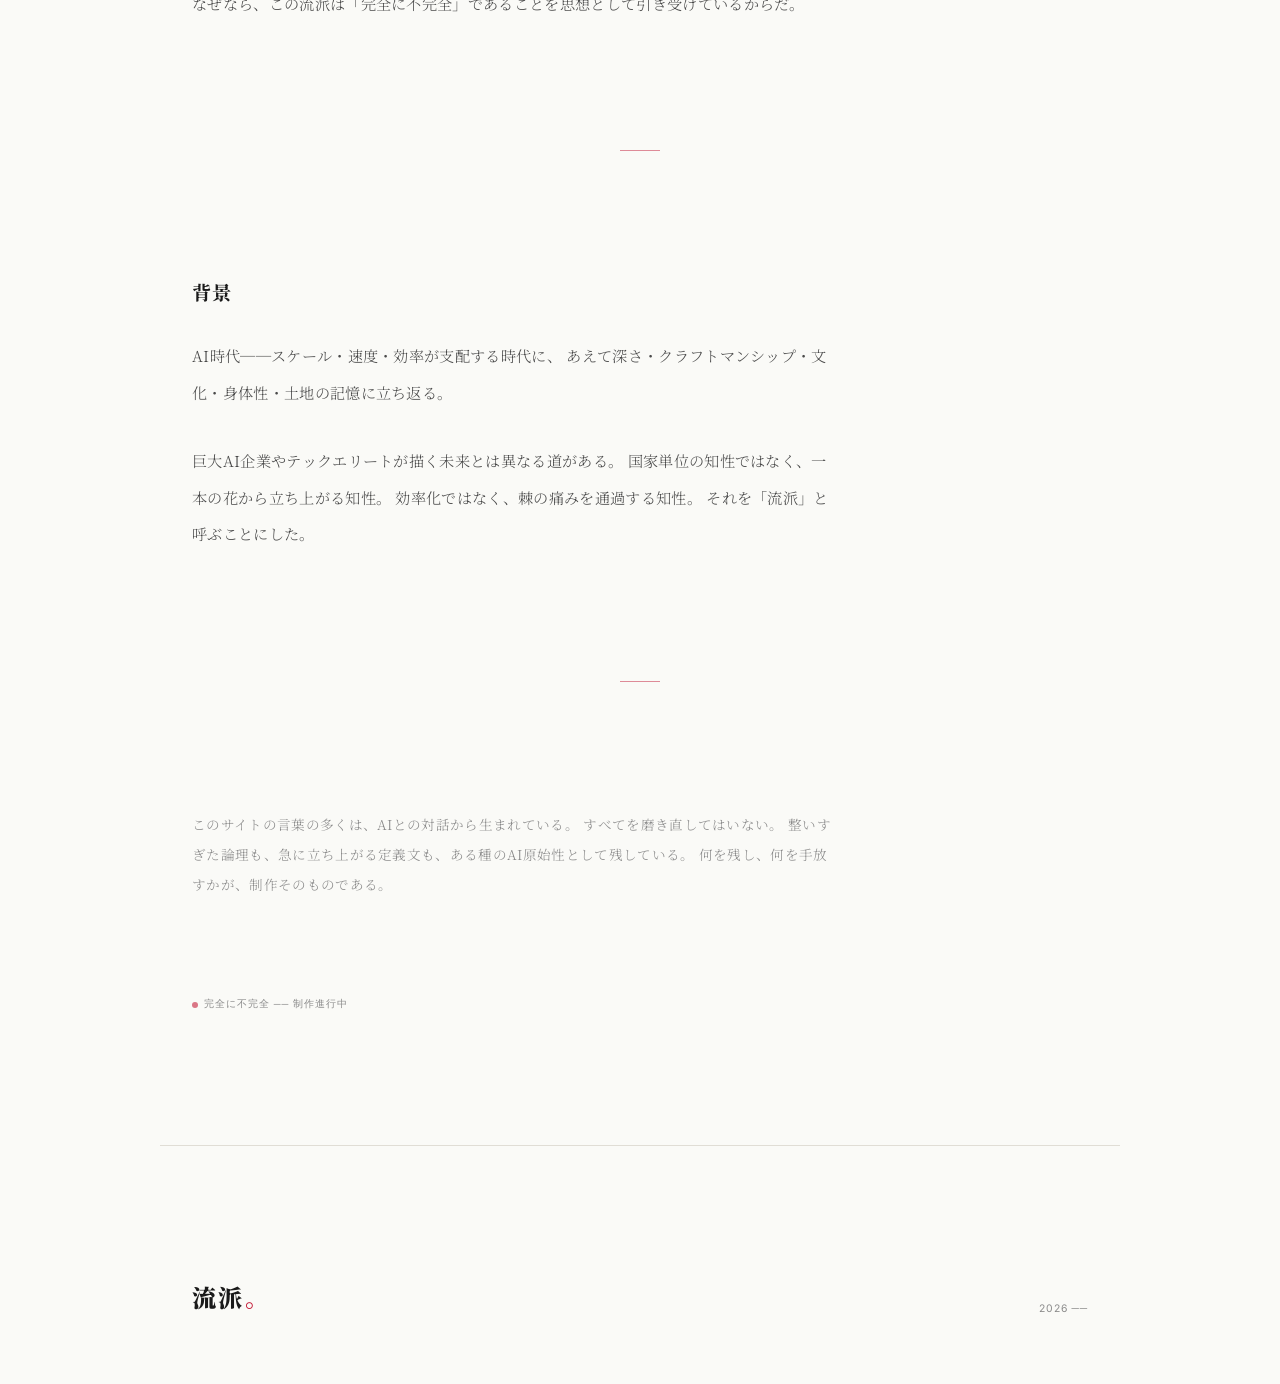
==== commit 6e460e59: "AboutにAI原始性という概念を追加 整いすぎた論理や定義文を「AI原始性」として肯定的に位置づけ  Co-Authored-By: Claude Opus 4.6 <noreply@anthrop" ====
--- a/pages/about.html
+++ b/pages/about.html
@@ -106,7 +106,9 @@
 
     <p class="fade-in" style="font-size: 0.85rem; color: var(--color-ink-faint); max-width: 640px; line-height: 2.2;">
       このサイトの言葉の多くは、AIとの対話から生まれている。
-      すべてを磨き直してはいない。何を残し、何を手放すかが、制作そのものである。
+      すべてを磨き直してはいない。
+      整いすぎた論理も、急に立ち上がる定義文も、ある種のAI原始性として残している。
+      何を残し、何を手放すかが、制作そのものである。
     </p>
 
     <div class="status-marker fade-in">完全に不完全 ── 制作進行中</div>
